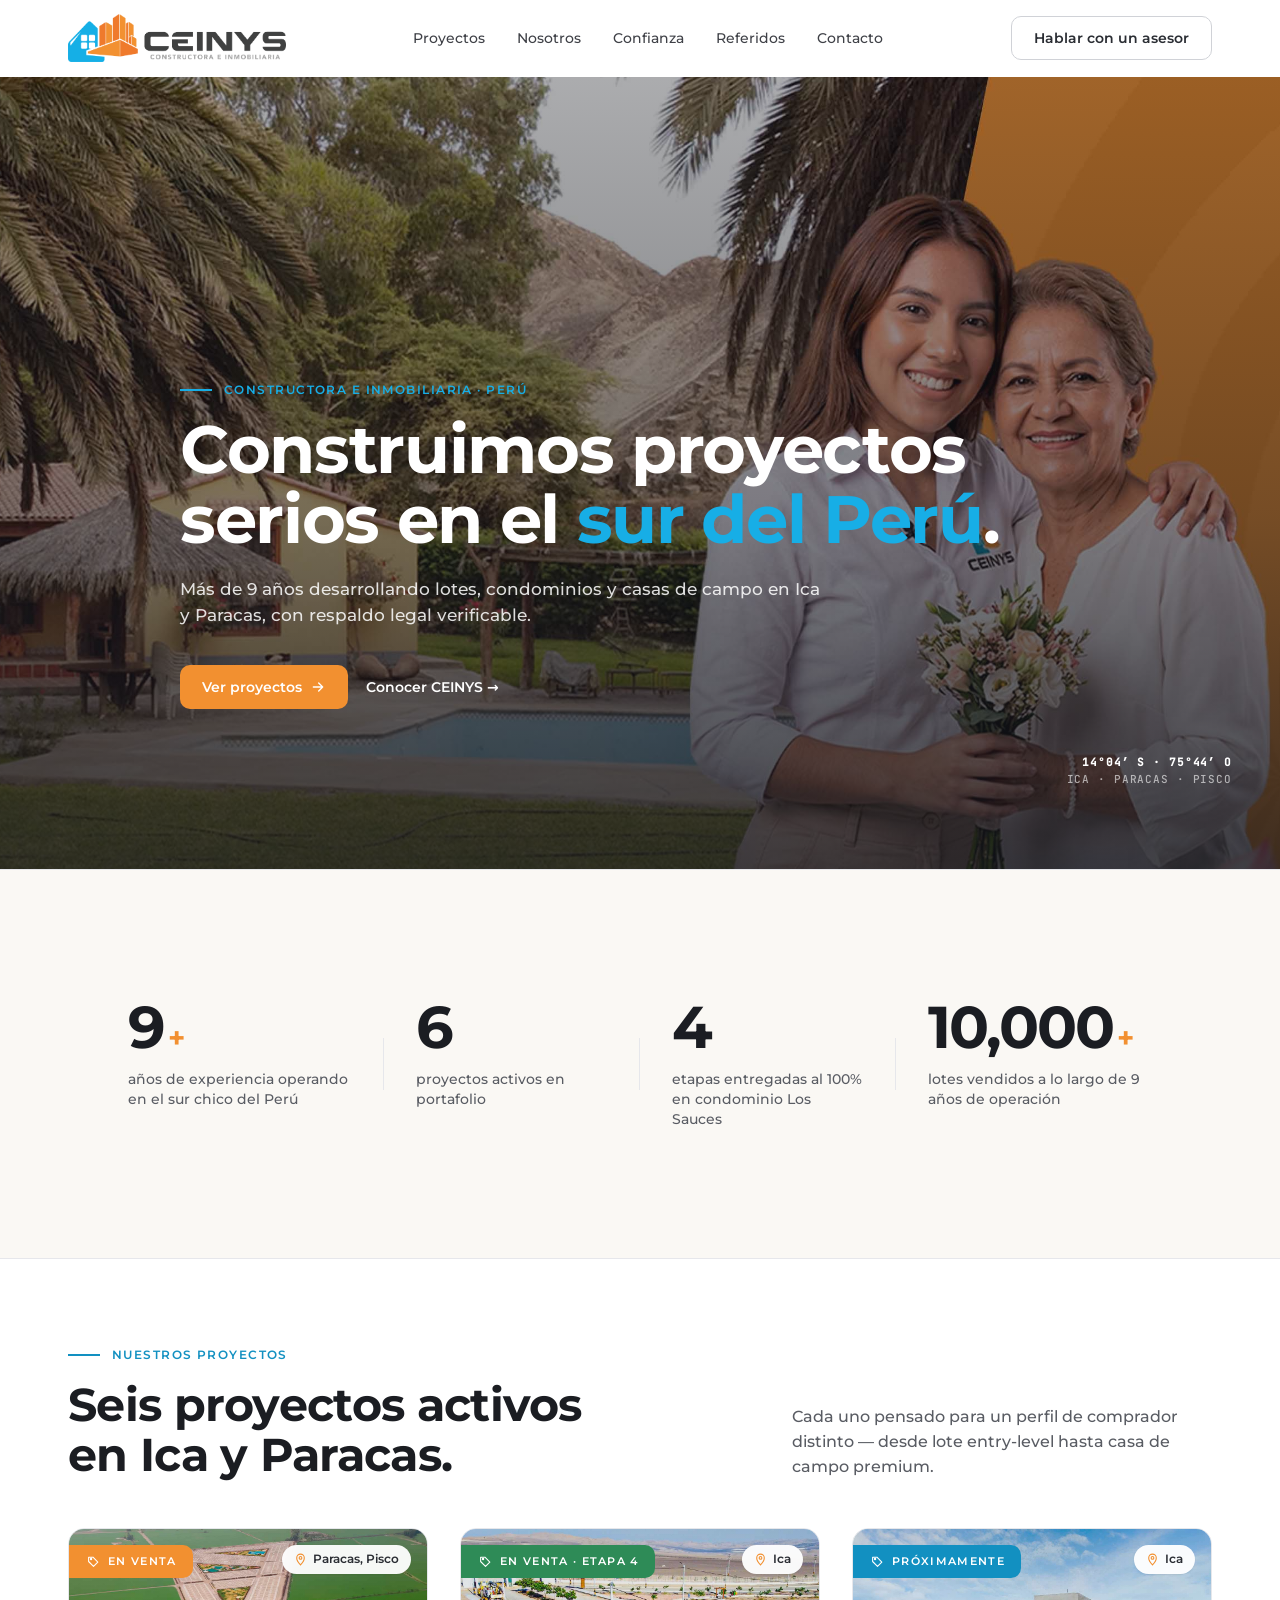
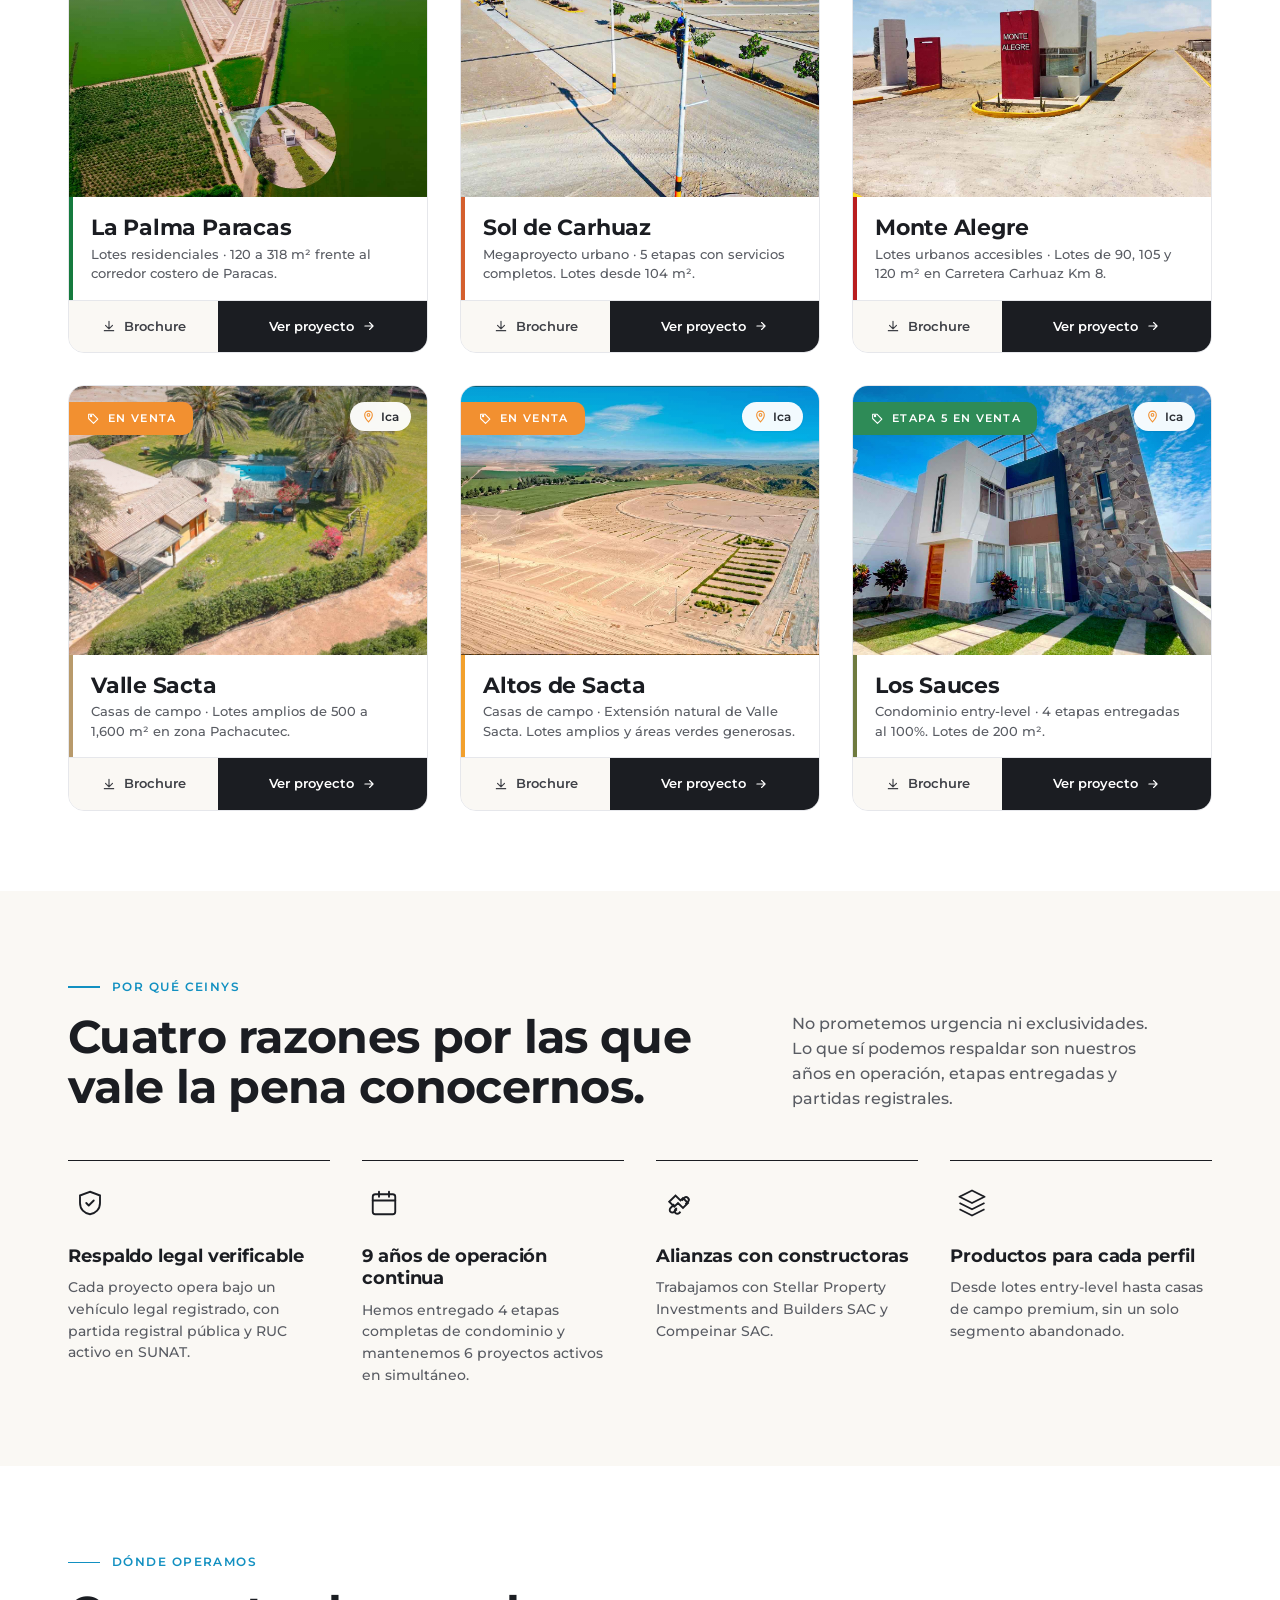
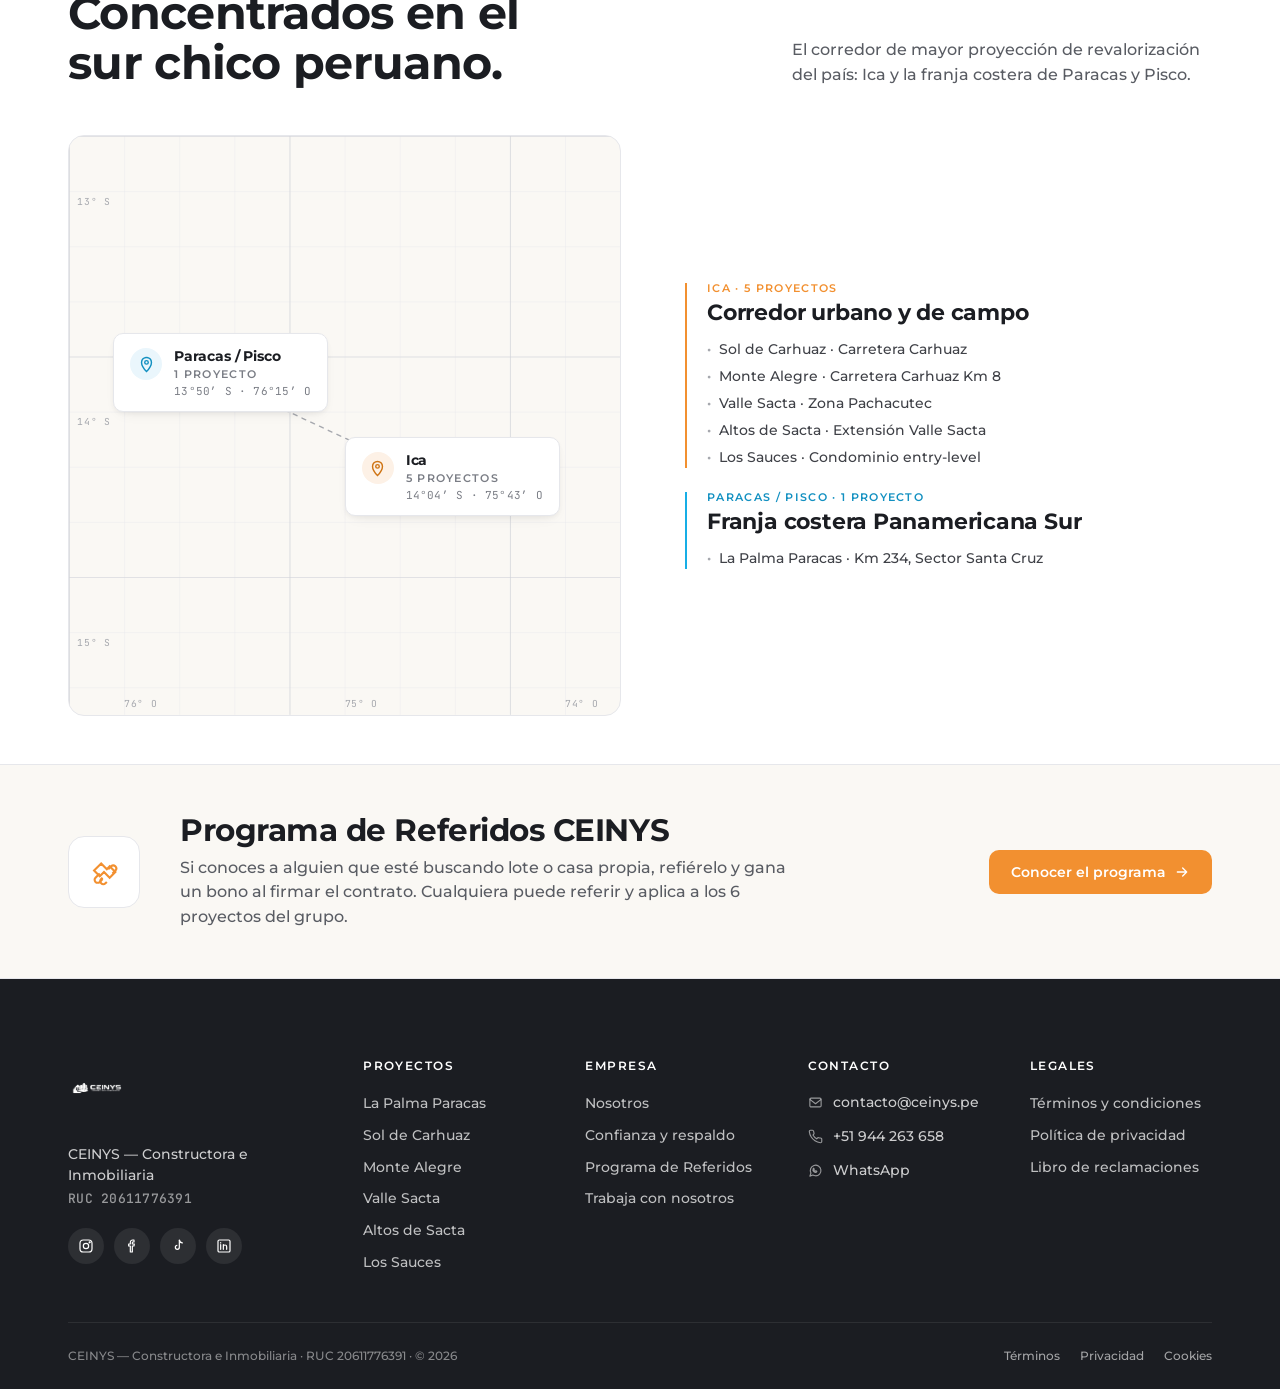
==== index.html @ c3d06308 "v3" ====
﻿<!DOCTYPE html>
<html lang="es"><head>
<script>
window.__resources = {
  photoLaPalma: './images/photoLaPalma2.jpg',
  photoSolCarhuaz: './images/photoSolCarhuaz2.jpg',
  photoAltosSacta: './images/photoAltosSacta2.jpg',
  photoMonteAlegre: './images/photoMonteAlegre2.jpg',
  photoLosSauces: './images/photoLosSauces2.jpg',
  photoValleSacta: './images/photoValleSacta2.jpg',
  logoCeinys: './images/logoCeinys2.png',
  logoCeinysWhite: './images/logoCeinysWhite.png'
};
</script>

<meta charset="utf-8">
<meta name="viewport" content="width=device-width, initial-scale=1">
<title>CEINYS · Constructora e Inmobiliaria · Ica y Paracas</title>
<meta name="description" content="Constructora e inmobiliaria peruana con 9+ años de operación en el sur chico del Perú. Seis proyectos activos en Ica y Paracas, con respaldo legal verificable.">
<style>
@font-face {
  font-family: 'JetBrains Mono';
  font-style: normal;
  font-weight: 400;
  font-display: swap;
  src: url("./fonts/font-3.woff2") format('woff2');
  unicode-range: U+0460-052F, U+1C80-1C8A, U+20B4, U+2DE0-2DFF, U+A640-A69F, U+FE2E-FE2F;
}
/* cyrillic */
@font-face {
  font-family: 'JetBrains Mono';
  font-style: normal;
  font-weight: 400;
  font-display: swap;
  src: url("./fonts/font-4.woff2") format('woff2');
  unicode-range: U+0301, U+0400-045F, U+0490-0491, U+04B0-04B1, U+2116;
}
/* greek */
@font-face {
  font-family: 'JetBrains Mono';
  font-style: normal;
  font-weight: 400;
  font-display: swap;
  src: url("./fonts/font-5.woff2") format('woff2');
  unicode-range: U+0370-0377, U+037A-037F, U+0384-038A, U+038C, U+038E-03A1, U+03A3-03FF;
}
/* vietnamese */
@font-face {
  font-family: 'JetBrains Mono';
  font-style: normal;
  font-weight: 400;
  font-display: swap;
  src: url("./fonts/font-6.woff2") format('woff2');
  unicode-range: U+0102-0103, U+0110-0111, U+0128-0129, U+0168-0169, U+01A0-01A1, U+01AF-01B0, U+0300-0301, U+0303-0304, U+0308-0309, U+0323, U+0329, U+1EA0-1EF9, U+20AB;
}
/* latin-ext */
@font-face {
  font-family: 'JetBrains Mono';
  font-style: normal;
  font-weight: 400;
  font-display: swap;
  src: url("./fonts/font-7.woff2") format('woff2');
  unicode-range: U+0100-02BA, U+02BD-02C5, U+02C7-02CC, U+02CE-02D7, U+02DD-02FF, U+0304, U+0308, U+0329, U+1D00-1DBF, U+1E00-1E9F, U+1EF2-1EFF, U+2020, U+20A0-20AB, U+20AD-20C0, U+2113, U+2C60-2C7F, U+A720-A7FF;
}
/* latin */
@font-face {
  font-family: 'JetBrains Mono';
  font-style: normal;
  font-weight: 400;
  font-display: swap;
  src: url("./fonts/font-8.woff2") format('woff2');
  unicode-range: U+0000-00FF, U+0131, U+0152-0153, U+02BB-02BC, U+02C6, U+02DA, U+02DC, U+0304, U+0308, U+0329, U+2000-206F, U+20AC, U+2122, U+2191, U+2193, U+2212, U+2215, U+FEFF, U+FFFD;
}
/* cyrillic-ext */
@font-face {
  font-family: 'JetBrains Mono';
  font-style: normal;
  font-weight: 500;
  font-display: swap;
  src: url("./fonts/font-3.woff2") format('woff2');
  unicode-range: U+0460-052F, U+1C80-1C8A, U+20B4, U+2DE0-2DFF, U+A640-A69F, U+FE2E-FE2F;
}
/* cyrillic */
@font-face {
  font-family: 'JetBrains Mono';
  font-style: normal;
  font-weight: 500;
  font-display: swap;
  src: url("./fonts/font-4.woff2") format('woff2');
  unicode-range: U+0301, U+0400-045F, U+0490-0491, U+04B0-04B1, U+2116;
}
/* greek */
@font-face {
  font-family: 'JetBrains Mono';
  font-style: normal;
  font-weight: 500;
  font-display: swap;
  src: url("./fonts/font-5.woff2") format('woff2');
  unicode-range: U+0370-0377, U+037A-037F, U+0384-038A, U+038C, U+038E-03A1, U+03A3-03FF;
}
/* vietnamese */
@font-face {
  font-family: 'JetBrains Mono';
  font-style: normal;
  font-weight: 500;
  font-display: swap;
  src: url("./fonts/font-6.woff2") format('woff2');
  unicode-range: U+0102-0103, U+0110-0111, U+0128-0129, U+0168-0169, U+01A0-01A1, U+01AF-01B0, U+0300-0301, U+0303-0304, U+0308-0309, U+0323, U+0329, U+1EA0-1EF9, U+20AB;
}
/* latin-ext */
@font-face {
  font-family: 'JetBrains Mono';
  font-style: normal;
  font-weight: 500;
  font-display: swap;
  src: url("./fonts/font-7.woff2") format('woff2');
  unicode-range: U+0100-02BA, U+02BD-02C5, U+02C7-02CC, U+02CE-02D7, U+02DD-02FF, U+0304, U+0308, U+0329, U+1D00-1DBF, U+1E00-1E9F, U+1EF2-1EFF, U+2020, U+20A0-20AB, U+20AD-20C0, U+2113, U+2C60-2C7F, U+A720-A7FF;
}
/* latin */
@font-face {
  font-family: 'JetBrains Mono';
  font-style: normal;
  font-weight: 500;
  font-display: swap;
  src: url("./fonts/font-8.woff2") format('woff2');
  unicode-range: U+0000-00FF, U+0131, U+0152-0153, U+02BB-02BC, U+02C6, U+02DA, U+02DC, U+0304, U+0308, U+0329, U+2000-206F, U+20AC, U+2122, U+2191, U+2193, U+2212, U+2215, U+FEFF, U+FFFD;
}
/* cyrillic-ext */
@font-face {
  font-family: 'Montserrat';
  font-style: normal;
  font-weight: 500;
  font-display: swap;
  src: url("./fonts/font-9.woff2") format('woff2');
  unicode-range: U+0460-052F, U+1C80-1C8A, U+20B4, U+2DE0-2DFF, U+A640-A69F, U+FE2E-FE2F;
}
/* cyrillic */
@font-face {
  font-family: 'Montserrat';
  font-style: normal;
  font-weight: 500;
  font-display: swap;
  src: url("./fonts/font-10.woff2") format('woff2');
  unicode-range: U+0301, U+0400-045F, U+0490-0491, U+04B0-04B1, U+2116;
}
/* vietnamese */
@font-face {
  font-family: 'Montserrat';
  font-style: normal;
  font-weight: 500;
  font-display: swap;
  src: url("./fonts/font-11.woff2") format('woff2');
  unicode-range: U+0102-0103, U+0110-0111, U+0128-0129, U+0168-0169, U+01A0-01A1, U+01AF-01B0, U+0300-0301, U+0303-0304, U+0308-0309, U+0323, U+0329, U+1EA0-1EF9, U+20AB;
}
/* latin-ext */
@font-face {
  font-family: 'Montserrat';
  font-style: normal;
  font-weight: 500;
  font-display: swap;
  src: url("./fonts/font-12.woff2") format('woff2');
  unicode-range: U+0100-02BA, U+02BD-02C5, U+02C7-02CC, U+02CE-02D7, U+02DD-02FF, U+0304, U+0308, U+0329, U+1D00-1DBF, U+1E00-1E9F, U+1EF2-1EFF, U+2020, U+20A0-20AB, U+20AD-20C0, U+2113, U+2C60-2C7F, U+A720-A7FF;
}
/* latin */
@font-face {
  font-family: 'Montserrat';
  font-style: normal;
  font-weight: 500;
  font-display: swap;
  src: url("./fonts/font-13.woff2") format('woff2');
  unicode-range: U+0000-00FF, U+0131, U+0152-0153, U+02BB-02BC, U+02C6, U+02DA, U+02DC, U+0304, U+0308, U+0329, U+2000-206F, U+20AC, U+2122, U+2191, U+2193, U+2212, U+2215, U+FEFF, U+FFFD;
}
/* cyrillic-ext */
@font-face {
  font-family: 'Montserrat';
  font-style: normal;
  font-weight: 600;
  font-display: swap;
  src: url("./fonts/font-9.woff2") format('woff2');
  unicode-range: U+0460-052F, U+1C80-1C8A, U+20B4, U+2DE0-2DFF, U+A640-A69F, U+FE2E-FE2F;
}
/* cyrillic */
@font-face {
  font-family: 'Montserrat';
  font-style: normal;
  font-weight: 600;
  font-display: swap;
  src: url("./fonts/font-10.woff2") format('woff2');
  unicode-range: U+0301, U+0400-045F, U+0490-0491, U+04B0-04B1, U+2116;
}
/* vietnamese */
@font-face {
  font-family: 'Montserrat';
  font-style: normal;
  font-weight: 600;
  font-display: swap;
  src: url("./fonts/font-11.woff2") format('woff2');
  unicode-range: U+0102-0103, U+0110-0111, U+0128-0129, U+0168-0169, U+01A0-01A1, U+01AF-01B0, U+0300-0301, U+0303-0304, U+0308-0309, U+0323, U+0329, U+1EA0-1EF9, U+20AB;
}
/* latin-ext */
@font-face {
  font-family: 'Montserrat';
  font-style: normal;
  font-weight: 600;
  font-display: swap;
  src: url("./fonts/font-12.woff2") format('woff2');
  unicode-range: U+0100-02BA, U+02BD-02C5, U+02C7-02CC, U+02CE-02D7, U+02DD-02FF, U+0304, U+0308, U+0329, U+1D00-1DBF, U+1E00-1E9F, U+1EF2-1EFF, U+2020, U+20A0-20AB, U+20AD-20C0, U+2113, U+2C60-2C7F, U+A720-A7FF;
}
/* latin */
@font-face {
  font-family: 'Montserrat';
  font-style: normal;
  font-weight: 600;
  font-display: swap;
  src: url("./fonts/font-13.woff2") format('woff2');
  unicode-range: U+0000-00FF, U+0131, U+0152-0153, U+02BB-02BC, U+02C6, U+02DA, U+02DC, U+0304, U+0308, U+0329, U+2000-206F, U+20AC, U+2122, U+2191, U+2193, U+2212, U+2215, U+FEFF, U+FFFD;
}
/* cyrillic-ext */
@font-face {
  font-family: 'Montserrat';
  font-style: normal;
  font-weight: 700;
  font-display: swap;
  src: url("./fonts/font-9.woff2") format('woff2');
  unicode-range: U+0460-052F, U+1C80-1C8A, U+20B4, U+2DE0-2DFF, U+A640-A69F, U+FE2E-FE2F;
}
/* cyrillic */
@font-face {
  font-family: 'Montserrat';
  font-style: normal;
  font-weight: 700;
  font-display: swap;
  src: url("./fonts/font-10.woff2") format('woff2');
  unicode-range: U+0301, U+0400-045F, U+0490-0491, U+04B0-04B1, U+2116;
}
/* vietnamese */
@font-face {
  font-family: 'Montserrat';
  font-style: normal;
  font-weight: 700;
  font-display: swap;
  src: url("./fonts/font-11.woff2") format('woff2');
  unicode-range: U+0102-0103, U+0110-0111, U+0128-0129, U+0168-0169, U+01A0-01A1, U+01AF-01B0, U+0300-0301, U+0303-0304, U+0308-0309, U+0323, U+0329, U+1EA0-1EF9, U+20AB;
}
/* latin-ext */
@font-face {
  font-family: 'Montserrat';
  font-style: normal;
  font-weight: 700;
  font-display: swap;
  src: url("./fonts/font-12.woff2") format('woff2');
  unicode-range: U+0100-02BA, U+02BD-02C5, U+02C7-02CC, U+02CE-02D7, U+02DD-02FF, U+0304, U+0308, U+0329, U+1D00-1DBF, U+1E00-1E9F, U+1EF2-1EFF, U+2020, U+20A0-20AB, U+20AD-20C0, U+2113, U+2C60-2C7F, U+A720-A7FF;
}
/* latin */
@font-face {
  font-family: 'Montserrat';
  font-style: normal;
  font-weight: 700;
  font-display: swap;
  src: url("./fonts/font-13.woff2") format('woff2');
  unicode-range: U+0000-00FF, U+0131, U+0152-0153, U+02BB-02BC, U+02C6, U+02DA, U+02DC, U+0304, U+0308, U+0329, U+2000-206F, U+20AC, U+2122, U+2191, U+2193, U+2212, U+2215, U+FEFF, U+FFFD;
}
/* cyrillic */
@font-face {
  font-family: 'Playfair Display';
  font-style: normal;
  font-weight: 600;
  font-display: swap;
  src: url("./fonts/font-14.woff2") format('woff2');
  unicode-range: U+0301, U+0400-045F, U+0490-0491, U+04B0-04B1, U+2116;
}
/* vietnamese */
@font-face {
  font-family: 'Playfair Display';
  font-style: normal;
  font-weight: 600;
  font-display: swap;
  src: url("./fonts/font-15.woff2") format('woff2');
  unicode-range: U+0102-0103, U+0110-0111, U+0128-0129, U+0168-0169, U+01A0-01A1, U+01AF-01B0, U+0300-0301, U+0303-0304, U+0308-0309, U+0323, U+0329, U+1EA0-1EF9, U+20AB;
}
/* latin-ext */
@font-face {
  font-family: 'Playfair Display';
  font-style: normal;
  font-weight: 600;
  font-display: swap;
  src: url("./fonts/font-16.woff2") format('woff2');
  unicode-range: U+0100-02BA, U+02BD-02C5, U+02C7-02CC, U+02CE-02D7, U+02DD-02FF, U+0304, U+0308, U+0329, U+1D00-1DBF, U+1E00-1E9F, U+1EF2-1EFF, U+2020, U+20A0-20AB, U+20AD-20C0, U+2113, U+2C60-2C7F, U+A720-A7FF;
}
/* latin */
@font-face {
  font-family: 'Playfair Display';
  font-style: normal;
  font-weight: 600;
  font-display: swap;
  src: url("./fonts/font-17.woff2") format('woff2');
  unicode-range: U+0000-00FF, U+0131, U+0152-0153, U+02BB-02BC, U+02C6, U+02DA, U+02DC, U+0304, U+0308, U+0329, U+2000-206F, U+20AC, U+2122, U+2191, U+2193, U+2212, U+2215, U+FEFF, U+FFFD;
}
/* cyrillic */
@font-face {
  font-family: 'Playfair Display';
  font-style: normal;
  font-weight: 700;
  font-display: swap;
  src: url("./fonts/font-14.woff2") format('woff2');
  unicode-range: U+0301, U+0400-045F, U+0490-0491, U+04B0-04B1, U+2116;
}
/* vietnamese */
@font-face {
  font-family: 'Playfair Display';
  font-style: normal;
  font-weight: 700;
  font-display: swap;
  src: url("./fonts/font-15.woff2") format('woff2');
  unicode-range: U+0102-0103, U+0110-0111, U+0128-0129, U+0168-0169, U+01A0-01A1, U+01AF-01B0, U+0300-0301, U+0303-0304, U+0308-0309, U+0323, U+0329, U+1EA0-1EF9, U+20AB;
}
/* latin-ext */
@font-face {
  font-family: 'Playfair Display';
  font-style: normal;
  font-weight: 700;
  font-display: swap;
  src: url("./fonts/font-16.woff2") format('woff2');
  unicode-range: U+0100-02BA, U+02BD-02C5, U+02C7-02CC, U+02CE-02D7, U+02DD-02FF, U+0304, U+0308, U+0329, U+1D00-1DBF, U+1E00-1E9F, U+1EF2-1EFF, U+2020, U+20A0-20AB, U+20AD-20C0, U+2113, U+2C60-2C7F, U+A720-A7FF;
}
/* latin */
@font-face {
  font-family: 'Playfair Display';
  font-style: normal;
  font-weight: 700;
  font-display: swap;
  src: url("./fonts/font-17.woff2") format('woff2');
  unicode-range: U+0000-00FF, U+0131, U+0152-0153, U+02BB-02BC, U+02C6, U+02DA, U+02DC, U+0304, U+0308, U+0329, U+2000-206F, U+20AC, U+2122, U+2191, U+2193, U+2212, U+2215, U+FEFF, U+FFFD;
}


:root {
  /* ====================================================
     CORPORATE PALETTE — CEINYS mother brand
     ==================================================== */

  /* Brand primaries (from logo) */
  --ceinys-cian-500: #17AEE6;        /* logo house */
  --ceinys-cian-600: #1290C1;
  --ceinys-cian-700: #0E708F;
  --ceinys-cian-100: #CFE9F7;
  --ceinys-cian-050: #EAF6FC;

  --ceinys-naranja-500: #F29030;     /* logo buildings */
  --ceinys-naranja-600: #CF7414;
  --ceinys-naranja-700: #9F580A;
  --ceinys-naranja-100: #FADCBB;
  --ceinys-naranja-050: #FDF1E6;

  /* Grafito — the dominant ink, NOT the accents */
  --grafito-900: #1B1D22;            /* darkest, headlines */
  --grafito-800: #2A2D33;            /* body emphasis */
  --grafito-700: #3F4147;            /* logo wordmark color */
  --grafito-600: #595C63;            /* secondary text */
  --grafito-500: #7A7D85;            /* meta / labels */
  --grafito-400: #A6A8AE;            /* placeholders */
  --grafito-300: #D0D2D7;            /* dividers */
  --grafito-200: #E6E7EB;            /* borders */
  --grafito-100: #F2F3F5;            /* surfaces */
  --grafito-050: #F8F9FA;            /* page bg alt */

  --paper: #FFFFFF;
  --bone:  #FAF8F4;                  /* warm off-white — institutional warmth */

  /* Semantic */
  --color-success: #2E8B57;
  --color-warning: #C8810D;
  --color-danger:  #B23A2F;
  --color-info:    var(--ceinys-cian-600);

  /* Foreground / background semantic vars */
  --fg-1: var(--grafito-900);
  --fg-2: var(--grafito-700);
  --fg-3: var(--grafito-500);
  --fg-inverse: #FFFFFF;

  --bg-1: var(--paper);
  --bg-2: var(--bone);
  --bg-3: var(--grafito-100);
  --bg-ink: var(--grafito-900);

  --border-soft: var(--grafito-200);
  --border-strong: var(--grafito-300);

  /* Accent semantics — restrained corporate use */
  --accent-primary: var(--ceinys-cian-600);   /* links, focus, primary CTA underline */
  --accent-action:  var(--ceinys-naranja-500);/* CTAs only */
  --accent-action-hover: var(--ceinys-naranja-600);

  /* ====================================================
     TYPE
     ==================================================== */
  --font-display: 'Montserrat', system-ui, sans-serif;            /* wordmark, eyebrow, headlines (weight 800) */
  --font-sans:    'Montserrat', system-ui, -apple-system, 'Segoe UI', sans-serif;  /* body + UI (weight 400–600) */
  --font-serif:   'Playfair Display', Georgia, serif;             /* sub-brand only (Valle Sacta, Altos, Los Sauces) */
  --font-mono:    'JetBrains Mono', ui-monospace, monospace;      /* RUC, partidas, technical */

  /* Type scale (rem on 16px) — generous for institutional voice */
  --fs-display:   clamp(2.75rem, 5vw, 4.5rem);    /* 44–72 */
  --fs-h1:        clamp(2.25rem, 3.6vw, 3.25rem); /* 36–52 */
  --fs-h2:        clamp(1.75rem, 2.6vw, 2.25rem); /* 28–36 */
  --fs-h3:        1.5rem;     /* 24 */
  --fs-h4:        1.25rem;    /* 20 */
  --fs-h5:        1.0625rem;  /* 17 */
  --fs-body:      1rem;       /* 16 */
  --fs-small:     0.875rem;   /* 14 */
  --fs-meta:      0.75rem;    /* 12 — uppercase labels only */

  --lh-tight: 1.05;
  --lh-snug:  1.2;
  --lh-base:  1.55;
  --lh-loose: 1.7;

  --tracking-wide:   0.12em;   /* uppercase labels */
  --tracking-tight: -0.01em;   /* large display */

  /* ====================================================
     SPACING — 4pt grid
     ==================================================== */
  --space-1:  4px;
  --space-2:  8px;
  --space-3: 12px;
  --space-4: 16px;
  --space-5: 20px;
  --space-6: 24px;
  --space-7: 32px;
  --space-8: 40px;
  --space-9: 48px;
  --space-10: 64px;
  --space-11: 80px;
  --space-12: 96px;
  --space-13: 128px;

  /* Layout */
  --container-max: 1240px;
  --container-narrow: 880px;
  --gutter: clamp(20px, 4vw, 48px);

  /* ====================================================
     RADII, SHADOWS, BORDERS
     ==================================================== */
  --radius-xs: 4px;
  --radius-sm: 6px;
  --radius-md: 10px;
  --radius-lg: 16px;
  --radius-xl: 24px;
  --radius-pill: 999px;

  /* Restrained shadow system — institutional, never floaty */
  --shadow-1: 0 1px 2px rgba(20, 22, 28, 0.05), 0 1px 0 rgba(20, 22, 28, 0.02);
  --shadow-2: 0 6px 16px -8px rgba(20, 22, 28, 0.10), 0 2px 4px rgba(20, 22, 28, 0.04);
  --shadow-3: 0 16px 40px -16px rgba(20, 22, 28, 0.18), 0 4px 8px rgba(20, 22, 28, 0.04);
  --shadow-inset: inset 0 0 0 1px rgba(20, 22, 28, 0.06);

  /* Motion */
  --ease-out: cubic-bezier(0.22, 1, 0.36, 1);
  --ease-inout: cubic-bezier(0.65, 0, 0.35, 1);
  --dur-fast: 120ms;
  --dur-base: 200ms;
  --dur-slow: 380ms;
}

/* ============================================================
   SUB-BRAND TOKEN PACKS
   Apply to a wrapper to switch the page into a project palette.
   Usage: <section data-brand="la-palma">…</section>
   Each pack defines:
     --brand-primary, --brand-primary-soft, --brand-ink,
     --brand-accent, --brand-surface,
     --brand-font-display, --brand-font-body
   ============================================================ */

/* La Palma Paracas — costa, palmera, verde profundo
   NOTE: brief said "verde turquesa" but the supplied logo is a
   deep forest green. Using the actual logo color. */
[data-brand="la-palma"] {
  --brand-primary:      #157A3E;
  --brand-primary-soft: #E5F1EA;
  --brand-ink:          #0E3B22;
  --brand-accent:       #F0C24B;       /* warm sun */
  --brand-surface:      #F6F9F4;
  --brand-font-display: 'Montserrat', sans-serif;
  --brand-font-body:    'Montserrat', sans-serif;
}

/* Valle Sacta — campestre premium, blanco + dorado + caballo */
[data-brand="valle-sacta"] {
  --brand-primary:      #1B1B1B;
  --brand-primary-soft: #F4EFE3;
  --brand-ink:          #14110B;
  --brand-accent:       #B89A6B;       /* gold rule */
  --brand-surface:      #FAF7F0;
  --brand-font-display: 'Playfair Display', serif;
  --brand-font-body:    'Montserrat', sans-serif;
}

/* Altos de Sacta — multicolor, display gruesa, dinámico */
[data-brand="altos-sacta"] {
  --brand-primary:      #0E0E0E;       /* black wedge */
  --brand-primary-soft: #FFF6E0;
  --brand-ink:          #0E0E0E;
  --brand-accent:       #F2A02D;       /* orange — dominant */
  --brand-accent-2:     #3CB4E5;       /* sky blue */
  --brand-accent-3:     #7AB23A;       /* leaf green */
  --brand-surface:      #FFFCF5;
  --brand-font-display: 'Playfair Display', serif; /* matches logo */
  --brand-font-body:    'Montserrat', sans-serif;
}

/* Sol de Carhuaz — arena, sol, agua, manuscrita */
[data-brand="sol-carhuaz"] {
  --brand-primary:      #6B4127;       /* brown script */
  --brand-primary-soft: #F5E9DC;
  --brand-ink:          #3D2515;
  --brand-accent:       #D45F2E;       /* terracota sun */
  --brand-accent-2:     #62C6D6;       /* aqua */
  --brand-surface:      #FBF4EA;
  --brand-font-display: 'Caveat', 'Montserrat', cursive; /* substitute for the script */
  --brand-font-body:    'Montserrat', sans-serif;
}

/* Monte Alegre — rojo dominante + naranja, popular masivo */
[data-brand="monte-alegre"] {
  --brand-primary:      #B91E1F;
  --brand-primary-soft: #FCE5E3;
  --brand-ink:          #6E0F0F;
  --brand-accent:       #F2A02D;
  --brand-accent-2:     #F4D547;       /* yellow sun */
  --brand-surface:      #FFF6F2;
  --brand-font-display: 'Montserrat', sans-serif; /* matches logo wide sans */
  --brand-font-body:    'Montserrat', sans-serif;
}

/* Los Sauces — entry level, olivo + dorado */
[data-brand="los-sauces"] {
  --brand-primary:      #6F7B3F;       /* olive */
  --brand-primary-soft: #EFF1DF;
  --brand-ink:          #2C1A0E;       /* dark brown */
  --brand-accent:       #E2A93B;       /* tag color */
  --brand-surface:      #FAF8EF;
  --brand-font-display: 'Playfair Display', serif;
  --brand-font-body:    'Montserrat', sans-serif;
}

/* ============================================================
   ELEMENT-LEVEL SEMANTIC TYPOGRAPHY
   Default to the corporate (CEINYS) typography. Sub-branded
   sections override via .brand-headline if they want display
   to swap to their brand font.
   ============================================================ */

html, body {
  font-family: var(--font-sans);
  font-size: 16px;
  color: var(--fg-1);
  background: var(--bg-1);
  line-height: var(--lh-base);
  font-feature-settings: "ss01", "cv11";
  text-rendering: optimizeLegibility;
  -webkit-font-smoothing: antialiased;
}

.display, h1.display {
  font-family: var(--font-display);
  font-size: var(--fs-display);
  font-weight: 700;
  letter-spacing: var(--tracking-tight);
  line-height: var(--lh-tight);
  color: var(--fg-1);
}

h1, .h1 {
  font-family: var(--font-sans);
  font-size: var(--fs-h1);
  font-weight: 700;
  line-height: var(--lh-snug);
  letter-spacing: -0.01em;
  color: var(--fg-1);
  text-wrap: balance;
}
h2, .h2 {
  font-family: var(--font-sans);
  font-size: var(--fs-h2);
  font-weight: 700;
  line-height: var(--lh-snug);
  letter-spacing: -0.005em;
  color: var(--fg-1);
  text-wrap: balance;
}
h3, .h3 { font-size: var(--fs-h3); font-weight: 600; line-height: 1.3; color: var(--fg-1); }
h4, .h4 { font-size: var(--fs-h4); font-weight: 600; line-height: 1.35; color: var(--fg-1); }
h5, .h5 { font-size: var(--fs-h5); font-weight: 600; line-height: 1.4; color: var(--fg-1); }

p { font-size: var(--fs-body); line-height: var(--lh-base); color: var(--fg-2); text-wrap: pretty; }
p.lead { font-size: 1.125rem; line-height: 1.6; color: var(--fg-2); }
small, .small { font-size: var(--fs-small); color: var(--fg-3); }

.eyebrow {
  font-family: var(--font-display);
  font-size: var(--fs-meta);
  font-weight: 600;
  text-transform: uppercase;
  letter-spacing: var(--tracking-wide);
  color: var(--accent-primary);
}

.brand-headline {
  font-family: var(--brand-font-display, var(--font-sans));
  color: var(--brand-ink, var(--fg-1));
}

code, kbd, .mono {
  font-family: var(--font-mono);
  font-size: 0.9em;
  color: var(--fg-2);
}

a { color: var(--accent-primary); text-decoration: none; transition: color var(--dur-fast) var(--ease-out); }
a:hover { color: var(--ceinys-cian-700); text-decoration: underline; text-underline-offset: 3px; }

::selection { background: var(--ceinys-cian-100); color: var(--grafito-900); }

hr { border: 0; border-top: 1px solid var(--border-soft); margin: var(--space-7) 0; }


* { box-sizing: border-box; }
html { scroll-behavior: smooth; }
body { margin: 0; }

/* =====================================================
   LAYOUT PRIMITIVES
   ===================================================== */
.container { max-width: var(--container-max); margin: 0 auto; padding: 0 var(--gutter); }
.container-narrow { max-width: var(--container-narrow); margin: 0 auto; padding: 0 var(--gutter); }

section { padding: var(--space-11) 0; }
section.tight { padding: var(--space-9) 0; }
section.bone { background: var(--bone); }
section.paper { background: var(--paper); }
section.ink { background: var(--bg-ink); color: white; }
section.ink h1, section.ink h2, section.ink h3 { color: white; }
section.ink p { color: rgba(255,255,255,0.78); }

/* eyebrow with rule */
.eyebrow {
  display: inline-flex; align-items: center; gap: 12px;
  font-family: var(--font-display);
  font-size: var(--fs-meta); font-weight: 600;
  text-transform: uppercase; letter-spacing: var(--tracking-wide);
  color: var(--accent-primary);
  margin-bottom: var(--space-4);
}
.eyebrow::before { content: ''; width: 32px; height: 1.5px; background: currentColor; }
section.ink .eyebrow { color: var(--ceinys-cian-500); }

/* =====================================================
   BUTTONS
   ===================================================== */
.btn {
  font: 600 14px/1 var(--font-sans);
  padding: 14px 22px; border-radius: var(--radius-md);
  border: 0; cursor: pointer;
  display: inline-flex; align-items: center; gap: 8px;
  transition: all var(--dur-base) var(--ease-out);
  white-space: nowrap; text-decoration: none;
}
.btn svg { width: 16px; height: 16px; stroke-width: 2; }
.btn-primary { background: var(--accent-action); color: white; }
.btn-primary:hover { background: var(--accent-action-hover); transform: translateY(-1px); box-shadow: var(--shadow-2); color: white; text-decoration: none; }
.btn-secondary { background: var(--grafito-900); color: white; }
.btn-secondary:hover { background: var(--grafito-800); transform: translateY(-1px); color: white; text-decoration: none; }
.btn-ghost { background: transparent; color: var(--grafito-800); border: 1px solid var(--grafito-300); }
.btn-ghost:hover { background: var(--grafito-100); border-color: var(--grafito-400); color: var(--grafito-900); text-decoration: none; }
.btn-ghost-light { background: transparent; color: white; border: 1px solid rgba(255,255,255,0.55); }
.btn-ghost-light:hover { background: rgba(255,255,255,0.10); border-color: white; color: white; text-decoration: none; }
.btn-link {
  background: transparent; color: var(--ceinys-cian-600);
  padding: 0; font: 600 14px/1 var(--font-sans);
  border: 0; cursor: pointer; display: inline-flex; align-items: center; gap: 6px;
}
.btn-link:hover { color: var(--ceinys-cian-700); text-decoration: underline; text-underline-offset: 4px; }

/* =====================================================
   HEADER — sticky, blur, mobile hamburger
   ===================================================== */
.header {
  position: sticky; top: 0; z-index: 50;
  background: rgba(255,255,255,0.92);
  backdrop-filter: blur(12px) saturate(120%);
  -webkit-backdrop-filter: blur(12px) saturate(120%);
  border-bottom: 1px solid transparent;
  transition: border-color var(--dur-base) var(--ease-out), box-shadow var(--dur-base) var(--ease-out);
}
.header.scrolled { border-bottom-color: var(--border-soft); box-shadow: var(--shadow-1); }
.header-inner { display: flex; align-items: center; justify-content: space-between; height: 76px; gap: 24px; }
.header-logo { display: flex; align-items: center; cursor: pointer; }
.header-logo img { height: 48px; display: block; }
.header-nav { display: flex; gap: 32px; }
.header-nav a {
  font: 500 14px/1 var(--font-sans); color: var(--grafito-700);
  cursor: pointer; padding: 8px 0; position: relative;
  text-decoration: none;
}
.header-nav a::after {
  content: ''; position: absolute; left: 0; right: 100%; bottom: 0;
  height: 2px; background: var(--ceinys-cian-500); border-radius: 1px;
  transition: right var(--dur-base) var(--ease-out);
}
.header-nav a:hover { color: var(--grafito-900); text-decoration: none; }
.header-nav a:hover::after { right: 0; }
.header-burger {
  display: none; background: transparent; border: 0; padding: 8px;
  cursor: pointer; color: var(--grafito-900);
}
.header-burger svg { width: 28px; height: 28px; stroke-width: 1.5; }

@media (max-width: 960px) {
  .header-nav, .header-cta-desktop { display: none; }
  .header-burger { display: flex; }
}

/* Mobile fullscreen overlay (Albamar reference, grafito instead of azul) */
.mobile-overlay {
  position: fixed; inset: 0; z-index: 100;
  background: var(--grafito-900);
  display: flex; flex-direction: column;
  opacity: 0; pointer-events: none;
  transition: opacity var(--dur-slow) var(--ease-out);
}
.mobile-overlay.open { opacity: 1; pointer-events: auto; }
.mobile-overlay-head {
  display: flex; justify-content: space-between; align-items: center;
  padding: 22px var(--gutter); height: 76px;
}
.mobile-overlay-head img { height: 38px; filter: brightness(0) invert(1); }
.mobile-overlay-close {
  background: transparent; border: 0; color: white; cursor: pointer; padding: 8px;
}
.mobile-overlay-close svg { width: 28px; height: 28px; stroke-width: 1.5; }
.mobile-overlay-nav {
  flex: 1; display: flex; flex-direction: column; justify-content: center; align-items: center;
  gap: 28px; padding: 40px var(--gutter);
}
.mobile-overlay-nav a {
  font: 600 28px/1.1 var(--font-sans); color: white; text-decoration: none;
  letter-spacing: -0.005em;
  opacity: 0; transform: translateY(12px);
  transition: opacity 380ms var(--ease-out), transform 380ms var(--ease-out), color 160ms var(--ease-out);
}
.mobile-overlay.open .mobile-overlay-nav a { opacity: 1; transform: translateY(0); }
.mobile-overlay-nav a:hover { color: var(--ceinys-cian-500); }
.mobile-overlay-foot {
  padding: 24px var(--gutter) 40px;
  display: flex; flex-direction: column; align-items: center; gap: 24px;
  border-top: 1px solid rgba(255,255,255,0.08);
}
.mobile-overlay-foot .btn-ghost-light { width: 100%; max-width: 320px; justify-content: center; padding: 16px 22px; }
.mobile-overlay-social { display: flex; gap: 12px; }
.mobile-overlay-social a {
  width: 40px; height: 40px; border-radius: 999px;
  background: rgba(255,255,255,0.08); display: flex; align-items: center; justify-content: center;
  color: white; transition: background var(--dur-fast) var(--ease-out);
}
.mobile-overlay-social a:hover { background: rgba(255,255,255,0.18); }
.mobile-overlay-social svg { width: 18px; height: 18px; }

/* =====================================================
   HERO
   ===================================================== */
.hero {
  position: relative; min-height: 88vh; max-height: 820px;
  display: flex; align-items: flex-end;
  color: white;
  overflow: hidden;
  background: var(--grafito-900);
}
.hero-bg {
  position: absolute; inset: 0;
  background-image: url("./images/heroBackground2.jpg");
  background-size: cover; background-position: center;
  transform: scale(1.04);
}
.hero-bg::after {
  content: ''; position: absolute; inset: 0;
  background: linear-gradient(180deg, rgba(20,22,28,0.35) 0%, rgba(20,22,28,0.55) 55%, rgba(20,22,28,0.82) 100%);
}
.hero-inner {
  position: relative; z-index: 2;
  padding: 0 0 var(--space-11);
  max-width: 920px;
}
.hero .eyebrow { color: var(--ceinys-cian-500); }
.hero h1 {
  font-family: var(--font-display);
  font-size: clamp(2.5rem, 5.2vw, 4.5rem);
  font-weight: 800; line-height: 1.04;
  letter-spacing: -0.02em;
  color: white; margin: 0 0 22px;
  text-wrap: balance;
}
.hero h1 em { font-style: normal; color: var(--ceinys-cian-500); }
.hero .lead {
  font-size: clamp(1rem, 1.3vw, 1.18rem);
  line-height: 1.6; color: rgba(255,255,255,0.85);
  max-width: 640px; margin: 0 0 36px;
}
.hero-ctas { display: flex; align-items: center; gap: 18px; flex-wrap: wrap; }
.hero-meta {
  position: absolute; right: var(--gutter); bottom: var(--space-11); z-index: 2;
  font: 500 11px/1.6 var(--font-mono);
  color: rgba(255,255,255,0.6); text-align: right;
  text-transform: uppercase; letter-spacing: 0.08em;
}
.hero-meta strong { color: white; font-weight: 600; }
@media (max-width: 720px) {
  .hero { min-height: 78vh; align-items: flex-end; }
  .hero-meta { display: none; }
}

/* =====================================================
   STATS BANDA
   ===================================================== */
.stats-banda {
  background: var(--bone);
  border-top: 1px solid var(--border-soft);
  border-bottom: 1px solid var(--border-soft);
}
.stats-banda .container {
  display: grid;
  grid-template-columns: repeat(4, 1fr);
  padding-top: var(--space-9); padding-bottom: var(--space-9);
  gap: 0;
  max-width: 1120px;
}
.stat {
  position: relative;
  padding: 0 var(--space-7);
}
.stat:not(:last-child)::after {
  content: '';
  position: absolute;
  right: 0; top: 30%; bottom: 30%;
  width: 1px;
  background: var(--grafito-200);
}
.stat:first-child { padding-left: 0; }
.stat:last-child  { padding-right: 0; }
.stat-num {
  font-family: var(--font-display);
  font-size: clamp(2.5rem, 4.6vw, 4rem);
  font-weight: 800; line-height: 1;
  color: var(--grafito-900);
  letter-spacing: -0.03em;
  display: flex; align-items: baseline; gap: 4px;
}
.stat-num .unit {
  font-size: 0.5em; font-weight: 700; color: var(--accent-action);
  letter-spacing: 0;
}
.stat-lbl {
  font: 500 14px/1.45 var(--font-sans);
  color: var(--grafito-600);
  margin-top: 12px; max-width: 220px;
}
@media (max-width: 860px) {
  .stats-banda .container { grid-template-columns: repeat(2, 1fr); row-gap: var(--space-7); }
  .stat { padding: 0 var(--space-5); }
  .stat:not(:last-child)::after { display: none; }
  .stat:nth-child(odd)::after {
    content: ''; position: absolute; right: 0; top: 30%; bottom: 30%;
    width: 1px; background: var(--grafito-200); display: block;
  }
}

/* =====================================================
   SECTION HEADER
   ===================================================== */
.sec-head {
  display: flex; justify-content: space-between; align-items: flex-end;
  gap: var(--space-8); margin-bottom: var(--space-9); flex-wrap: wrap;
}
.sec-head h2 {
  font-family: var(--font-display);
  font-size: clamp(2rem, 3.6vw, 3rem);
  font-weight: 800; letter-spacing: -0.015em; line-height: 1.08;
  margin: 0; max-width: 640px;
}
.sec-head p { max-width: 420px; margin: 0; color: var(--grafito-600); }

/* =====================================================
   PROJECT CARDS (adapted Los Portales structure)
   ===================================================== */
.cards-grid {
  display: grid; grid-template-columns: repeat(3, 1fr);
  gap: var(--space-7);
}
@media (max-width: 1080px) { .cards-grid { grid-template-columns: repeat(2, 1fr); } }
@media (max-width: 700px)  { .cards-grid { grid-template-columns: 1fr; } }

.pcard {
  background: white;
  border: 1px solid var(--border-soft);
  border-radius: var(--radius-lg);
  overflow: hidden;
  display: flex; flex-direction: column;
  transition: border-color var(--dur-base) var(--ease-out),
              box-shadow var(--dur-base) var(--ease-out),
              transform var(--dur-base) var(--ease-out);
}
.pcard:hover {
  border-color: var(--grafito-300);
  box-shadow: var(--shadow-2);
  transform: translateY(-2px);
}
.pcard:hover .pcard-img img { transform: scale(1.04); }

.pcard-media {
  position: relative;
  aspect-ratio: 4/3;
  overflow: hidden;
  background: var(--grafito-100);
}
.pcard-img { position: absolute; inset: 0; }
.pcard-img img {
  width: 100%; height: 100%; object-fit: cover;
  transition: transform 600ms var(--ease-out);
}
.pcard-img::after {
  content: ''; position: absolute; inset: 0;
  background: linear-gradient(180deg, rgba(20,22,28,0.18) 0%, rgba(20,22,28,0) 50%);
}

/* chip top-left — categoría */
.pcard-chip {
  position: absolute; top: 16px; left: 0;
  display: inline-flex; align-items: center; gap: 8px;
  padding: 10px 16px 10px 18px;
  background: var(--grafito-900); color: white;
  font: 600 11px/1 var(--font-display);
  text-transform: uppercase; letter-spacing: var(--tracking-wide);
  border-radius: 0 var(--radius-md) var(--radius-md) 0;
  z-index: 2;
}
.pcard-chip svg { width: 13px; height: 13px; stroke-width: 2; }
.pcard-chip[data-tone="venta"]    { background: var(--accent-action); }
.pcard-chip[data-tone="proximo"]  { background: var(--ceinys-cian-600); }
.pcard-chip[data-tone="etapa"]    { background: var(--color-success); }

/* pin top-right — ubicación */
.pcard-pin {
  position: absolute; top: 16px; right: 16px;
  display: inline-flex; align-items: center; gap: 6px;
  padding: 8px 12px;
  background: rgba(255,255,255,0.95);
  backdrop-filter: blur(6px);
  color: var(--grafito-800);
  font: 600 12px/1 var(--font-sans);
  border-radius: var(--radius-pill);
  z-index: 2;
  box-shadow: var(--shadow-1);
}
.pcard-pin svg { width: 13px; height: 13px; stroke-width: 2; color: var(--accent-action); }

/* name band */
.pcard-name {
  padding: 18px 22px 16px;
  border-bottom: 1px solid var(--border-soft);
  position: relative;
}
.pcard-name::before {
  content: ''; position: absolute; left: 0; top: 0; bottom: 0;
  width: 4px; background: var(--brand-accent, var(--ceinys-cian-500));
}
.pcard-name h3 {
  font-family: var(--font-sans);
  font-size: 22px; font-weight: 700; letter-spacing: -0.01em;
  line-height: 1.15; margin: 0 0 4px; color: var(--grafito-900);
}
.pcard-sub {
  font: 400 13px/1.5 var(--font-sans);
  color: var(--grafito-600); margin: 0;
}

/* actions bar — small secondary + main primary */
.pcard-actions {
  display: grid; grid-template-columns: 1fr 1.4fr;
}
.pcard-act {
  display: flex; align-items: center; justify-content: center; gap: 8px;
  padding: 18px 16px;
  font: 600 13px/1.2 var(--font-sans);
  cursor: pointer; border: 0; background: transparent;
  text-decoration: none; text-align: center;
  transition: background var(--dur-fast) var(--ease-out);
}
.pcard-act svg { width: 14px; height: 14px; stroke-width: 2; }
.pcard-act.secondary {
  color: var(--grafito-700);
  background: var(--bone);
}
.pcard-act.secondary:hover { background: var(--grafito-100); color: var(--grafito-900); }
.pcard-act.primary {
  background: var(--grafito-900); color: white;
}
.pcard-act.primary:hover { background: var(--grafito-800); }

/* sub-brand accent stripe colors via data-brand */
.pcard[data-brand="la-palma"] .pcard-name::before    { background: #157A3E; }
.pcard[data-brand="sol-carhuaz"] .pcard-name::before { background: #D45F2E; }
.pcard[data-brand="monte-alegre"] .pcard-name::before{ background: #B91E1F; }
.pcard[data-brand="valle-sacta"] .pcard-name::before { background: #B89A6B; }
.pcard[data-brand="altos-sacta"] .pcard-name::before { background: #F2A02D; }
.pcard[data-brand="los-sauces"] .pcard-name::before  { background: #6F7B3F; }

/* =====================================================
   POR QUÉ CEINYS — 4 pilares horizontales
   ===================================================== */
.pillars {
  display: grid; grid-template-columns: repeat(4, 1fr);
  gap: var(--space-7);
}
@media (max-width: 980px) { .pillars { grid-template-columns: repeat(2, 1fr); gap: var(--space-7); } }
@media (max-width: 560px) { .pillars { grid-template-columns: 1fr; } }

.pillar {
  padding-top: var(--space-5);
  border-top: 1.5px solid var(--grafito-900);
}
.pillar-icon {
  width: 44px; height: 44px;
  display: flex; align-items: center; justify-content: center;
  color: var(--grafito-900);
  margin-bottom: var(--space-5);
}
.pillar-icon svg { width: 30px; height: 30px; stroke-width: 1.5; }
.pillar h4 {
  font: 700 18px/1.25 var(--font-sans);
  color: var(--grafito-900);
  margin: 0 0 10px;
  letter-spacing: -0.005em;
}
.pillar p {
  font: 400 14px/1.55 var(--font-sans);
  color: var(--grafito-600); margin: 0;
}

/* =====================================================
   COBERTURA — mapa + lista
   ===================================================== */
.coverage {
  display: grid; grid-template-columns: 1.05fr 1fr;
  gap: var(--space-10); align-items: center;
}
@media (max-width: 900px) { .coverage { grid-template-columns: 1fr; gap: var(--space-9); } }

.map-wrap {
  position: relative;
  background: var(--bone);
  border: 1px solid var(--border-soft);
  border-radius: var(--radius-lg);
  overflow: hidden;
  aspect-ratio: 1 / 1.05;
}
.map-wrap .map-grid,
.map-wrap .map-connector {
  position: absolute; inset: 0;
  width: 100%; height: 100%;
  pointer-events: none;
}
.map-wrap .map-connector { z-index: 1; }

.map-zone-card {
  position: absolute; z-index: 2;
  display: flex; align-items: flex-start; gap: 12px;
  background: white;
  border: 1px solid var(--border-soft);
  border-radius: var(--radius-md);
  padding: 14px 16px;
  box-shadow: var(--shadow-2);
  min-width: 188px;
  transition: transform var(--dur-base) var(--ease-out), box-shadow var(--dur-base) var(--ease-out);
}
.map-zone-card:hover { transform: translateY(-1px); box-shadow: var(--shadow-3); }
.map-zone-icon {
  width: 32px; height: 32px; border-radius: 999px;
  display: flex; align-items: center; justify-content: center;
  flex-shrink: 0;
}
.map-zone-icon svg { width: 17px; height: 17px; stroke-width: 2; }
.map-zone-icon[data-tone="naranja"] { background: var(--ceinys-naranja-050); color: var(--ceinys-naranja-600); }
.map-zone-icon[data-tone="cian"]    { background: var(--ceinys-cian-050);    color: var(--ceinys-cian-600); }
.map-zone-name {
  font: 700 14px/1.2 var(--font-sans);
  color: var(--grafito-900);
  letter-spacing: -0.005em;
}
.map-zone-count {
  font: 600 11px/1 var(--font-display);
  text-transform: uppercase; letter-spacing: var(--tracking-wide);
  color: var(--grafito-500);
  margin-top: 4px;
}
.map-zone-coords {
  font: 400 11px/1 var(--font-mono);
  color: var(--grafito-500);
  margin-top: 6px;
  letter-spacing: 0.02em;
}

@media (max-width: 540px) {
  .map-wrap { aspect-ratio: 1 / 0.9; }
  .map-zone-card { min-width: 0; padding: 10px 12px; gap: 10px; }
  .map-zone-name { font-size: 13px; }
}

/* Tighten gap between Cobertura and Referidos */
.cobertura-sec { padding-bottom: var(--space-9); }

.coverage-list { display: flex; flex-direction: column; gap: var(--space-6); }
.coverage-zone {
  border-left: 2px solid var(--accent-action);
  padding-left: var(--space-5);
}
.coverage-zone .label {
  font: 600 11px/1 var(--font-display);
  text-transform: uppercase; letter-spacing: var(--tracking-wide);
  color: var(--accent-action); margin-bottom: 6px;
}
.coverage-zone h4 {
  font: 700 22px/1.15 var(--font-sans);
  letter-spacing: -0.01em;
  margin: 0 0 14px; color: var(--grafito-900);
}
.coverage-zone ul {
  list-style: none; margin: 0; padding: 0;
  display: flex; flex-direction: column; gap: 6px;
}
.coverage-zone li {
  font: 500 14px/1.5 var(--font-sans); color: var(--grafito-700);
  display: flex; align-items: center; gap: 8px;
}
.coverage-zone li::before {
  content: '·'; color: var(--grafito-400); font-weight: 700;
}

/* =====================================================
   REFERIDOS TEASER
   ===================================================== */
.referidos {
  background: var(--bone);
  border-top: 1px solid var(--border-soft);
  border-bottom: 1px solid var(--border-soft);
}
.referidos .container {
  display: grid;
  grid-template-columns: auto 1fr auto;
  gap: var(--space-8);
  align-items: center;
  padding-top: var(--space-9);
  padding-bottom: var(--space-9);
}
@media (max-width: 820px) {
  .referidos .container { grid-template-columns: 1fr; text-align: left; gap: var(--space-5); }
}
.referidos-icon {
  width: 72px; height: 72px;
  border-radius: var(--radius-lg);
  background: white;
  border: 1px solid var(--border-soft);
  display: flex; align-items: center; justify-content: center;
  color: var(--accent-action);
  flex-shrink: 0;
}
.referidos-icon svg { width: 34px; height: 34px; stroke-width: 1.5; }
.referidos-text h3 {
  font-family: var(--font-display);
  font-size: clamp(1.5rem, 2.4vw, 2rem); font-weight: 800;
  letter-spacing: -0.015em; line-height: 1.12;
  margin: 0 0 8px; color: var(--grafito-900);
}
.referidos-text p { margin: 0; max-width: 620px; color: var(--grafito-600); }

/* =====================================================
   FOOTER — adapted from Los Portales (grafito, no azul)
   ===================================================== */
.footer {
  background: var(--bg-ink);
  color: rgba(255,255,255,0.72);
  padding: var(--space-11) 0 var(--space-6);
  font-size: 14px;
}
.footer-grid {
  display: grid;
  grid-template-columns: 1.4fr 1fr 1fr 1fr 1fr;
  gap: var(--space-8);
  margin-bottom: var(--space-9);
}
@media (max-width: 980px) { .footer-grid { grid-template-columns: 1fr 1fr; row-gap: var(--space-8); } }
@media (max-width: 540px) { .footer-grid { grid-template-columns: 1fr; } }

.footer-brand img { height: 58px; margin-bottom: var(--space-5); filter: brightness(0) invert(1); }
.footer-brand .razon {
  font: 500 14px/1.5 var(--font-sans);
  color: rgba(255,255,255,0.78);
  margin: 0 0 4px;
}
.footer-brand .ruc {
  font: 500 13px/1.4 var(--font-mono);
  color: rgba(255,255,255,0.55);
  margin: 0 0 var(--space-5);
  letter-spacing: 0.02em;
}
.footer-social { display: flex; gap: 10px; }
.footer-social a {
  width: 36px; height: 36px; border-radius: 999px;
  background: rgba(255,255,255,0.08);
  display: flex; align-items: center; justify-content: center;
  color: white;
  transition: background var(--dur-fast) var(--ease-out);
}
.footer-social a:hover { background: rgba(255,255,255,0.18); text-decoration: none; }
.footer-social svg { width: 16px; height: 16px; stroke-width: 1.8; }

.footer h5 {
  color: white;
  font: 600 12px/1.2 var(--font-display);
  text-transform: uppercase; letter-spacing: var(--tracking-wide);
  margin: 0 0 var(--space-5);
}
.footer ul { list-style: none; margin: 0; padding: 0; display: flex; flex-direction: column; gap: 10px; }
.footer ul a {
  color: rgba(255,255,255,0.72);
  font: 400 14px/1.4 var(--font-sans);
  text-decoration: none;
  transition: color var(--dur-fast) var(--ease-out);
}
.footer ul a:hover { color: white; text-decoration: none; }

.footer .contact-item {
  display: flex; gap: 10px; align-items: flex-start;
  color: rgba(255,255,255,0.78);
  font: 400 14px/1.4 var(--font-sans);
}
.footer .contact-item svg {
  width: 15px; height: 15px; stroke-width: 1.8;
  color: rgba(255,255,255,0.55); margin-top: 2px; flex-shrink: 0;
}
.footer .contact-item a { color: inherit; text-decoration: none; }
.footer .contact-item a:hover { color: white; text-decoration: underline; text-underline-offset: 3px; }

.footer-bottom {
  border-top: 1px solid rgba(255,255,255,0.08);
  padding-top: var(--space-6);
  display: flex; justify-content: space-between; align-items: center;
  gap: var(--space-5); flex-wrap: wrap;
  font: 400 12px/1.5 var(--font-sans);
  color: rgba(255,255,255,0.48);
}
.footer-bottom .legal-links { display: flex; gap: 20px; }
.footer-bottom a { color: rgba(255,255,255,0.6); text-decoration: none; }
.footer-bottom a:hover { color: white; text-decoration: underline; text-underline-offset: 3px; }

/* =====================================================
   PAGE ENTRANCE
   ===================================================== */
@keyframes fadeUp { from { opacity: 0; transform: translateY(10px); } to { opacity: 1; transform: translateY(0); } }
.fade-in { animation: fadeUp 480ms var(--ease-out) both; }

/* Body lock when overlay open */
body.no-scroll { overflow: hidden; }
</style>

<!-- Logos referenced from JSX strings -->



<!-- Project photos referenced from data.js strings -->







<script src="./vendor/react.development.js"></script>
<script src="./vendor/react-dom.development.js"></script>
<script src="./vendor/babel.standalone.js"></script>



</head>
<body>
<div id="root"></div>
<script src="./js/data.js"></script>
<script type="text/babel" src="./js/app.jsx"></script>


</body></html>
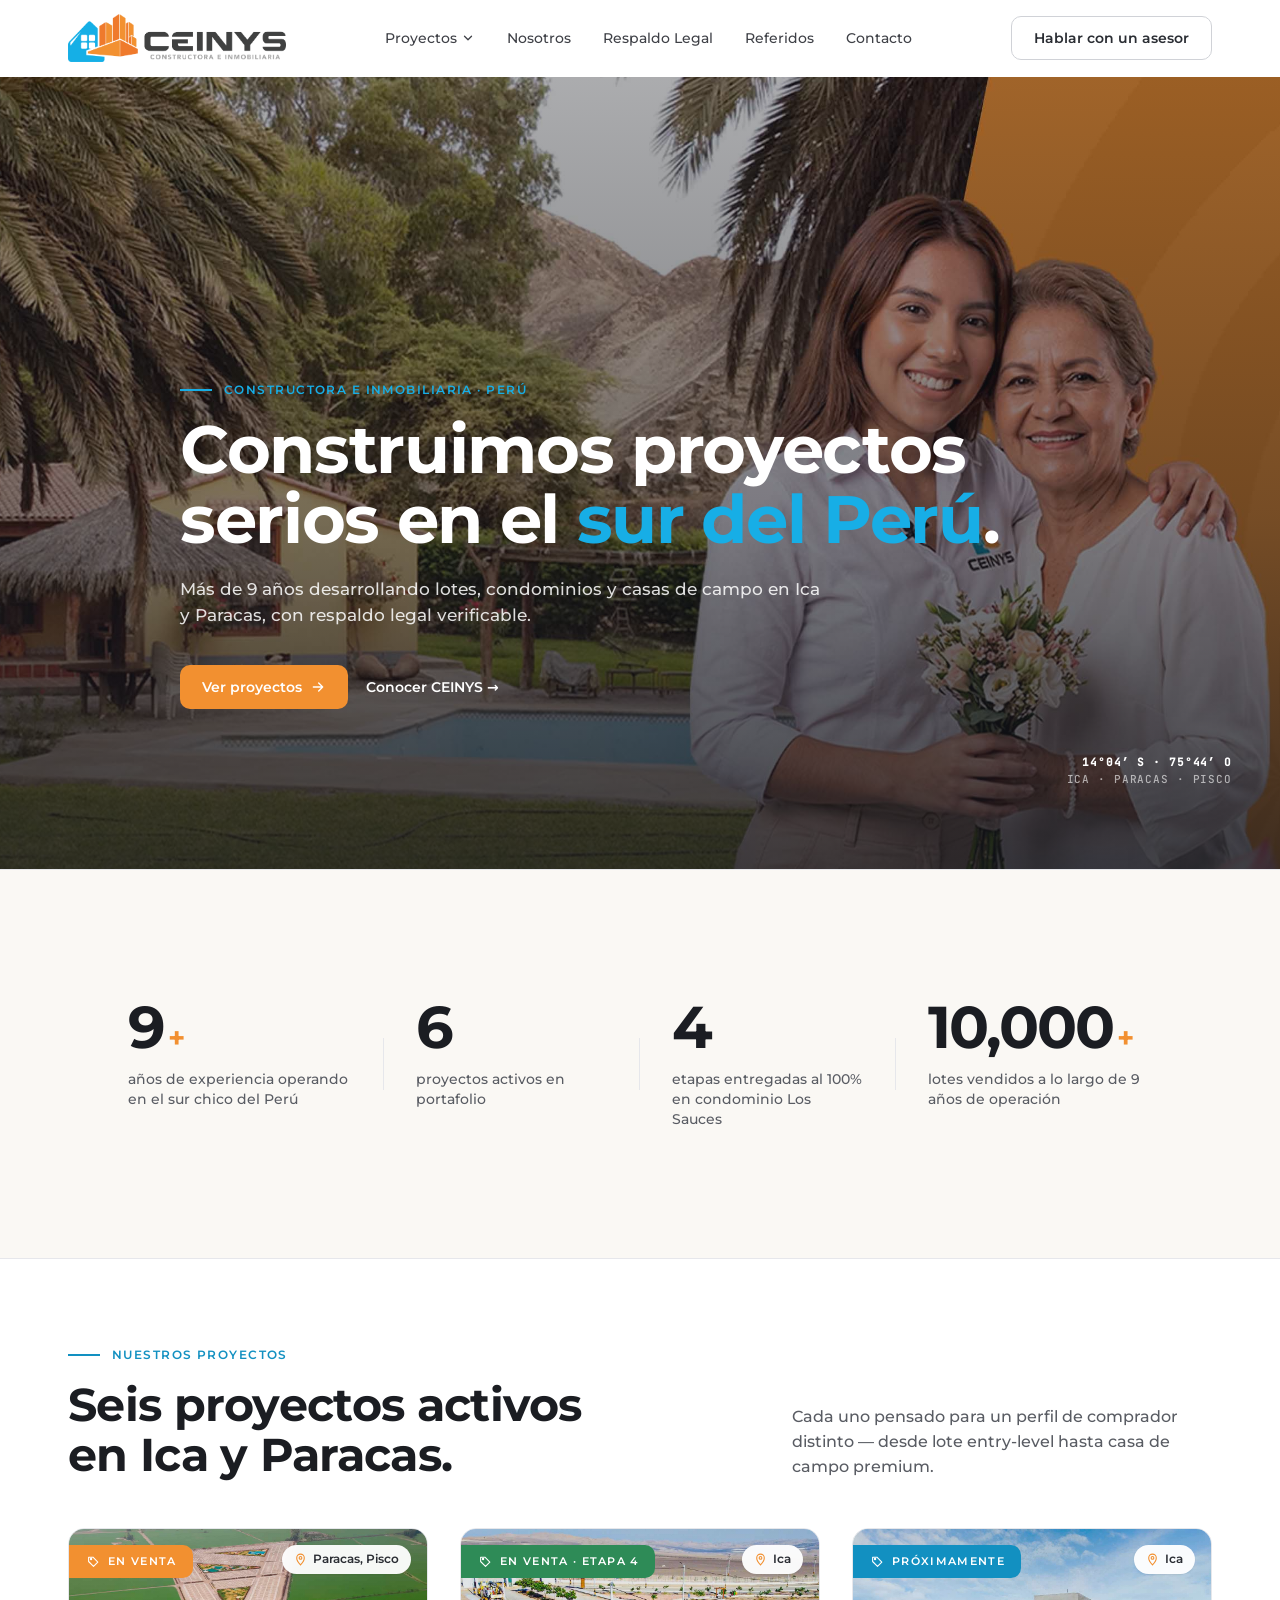
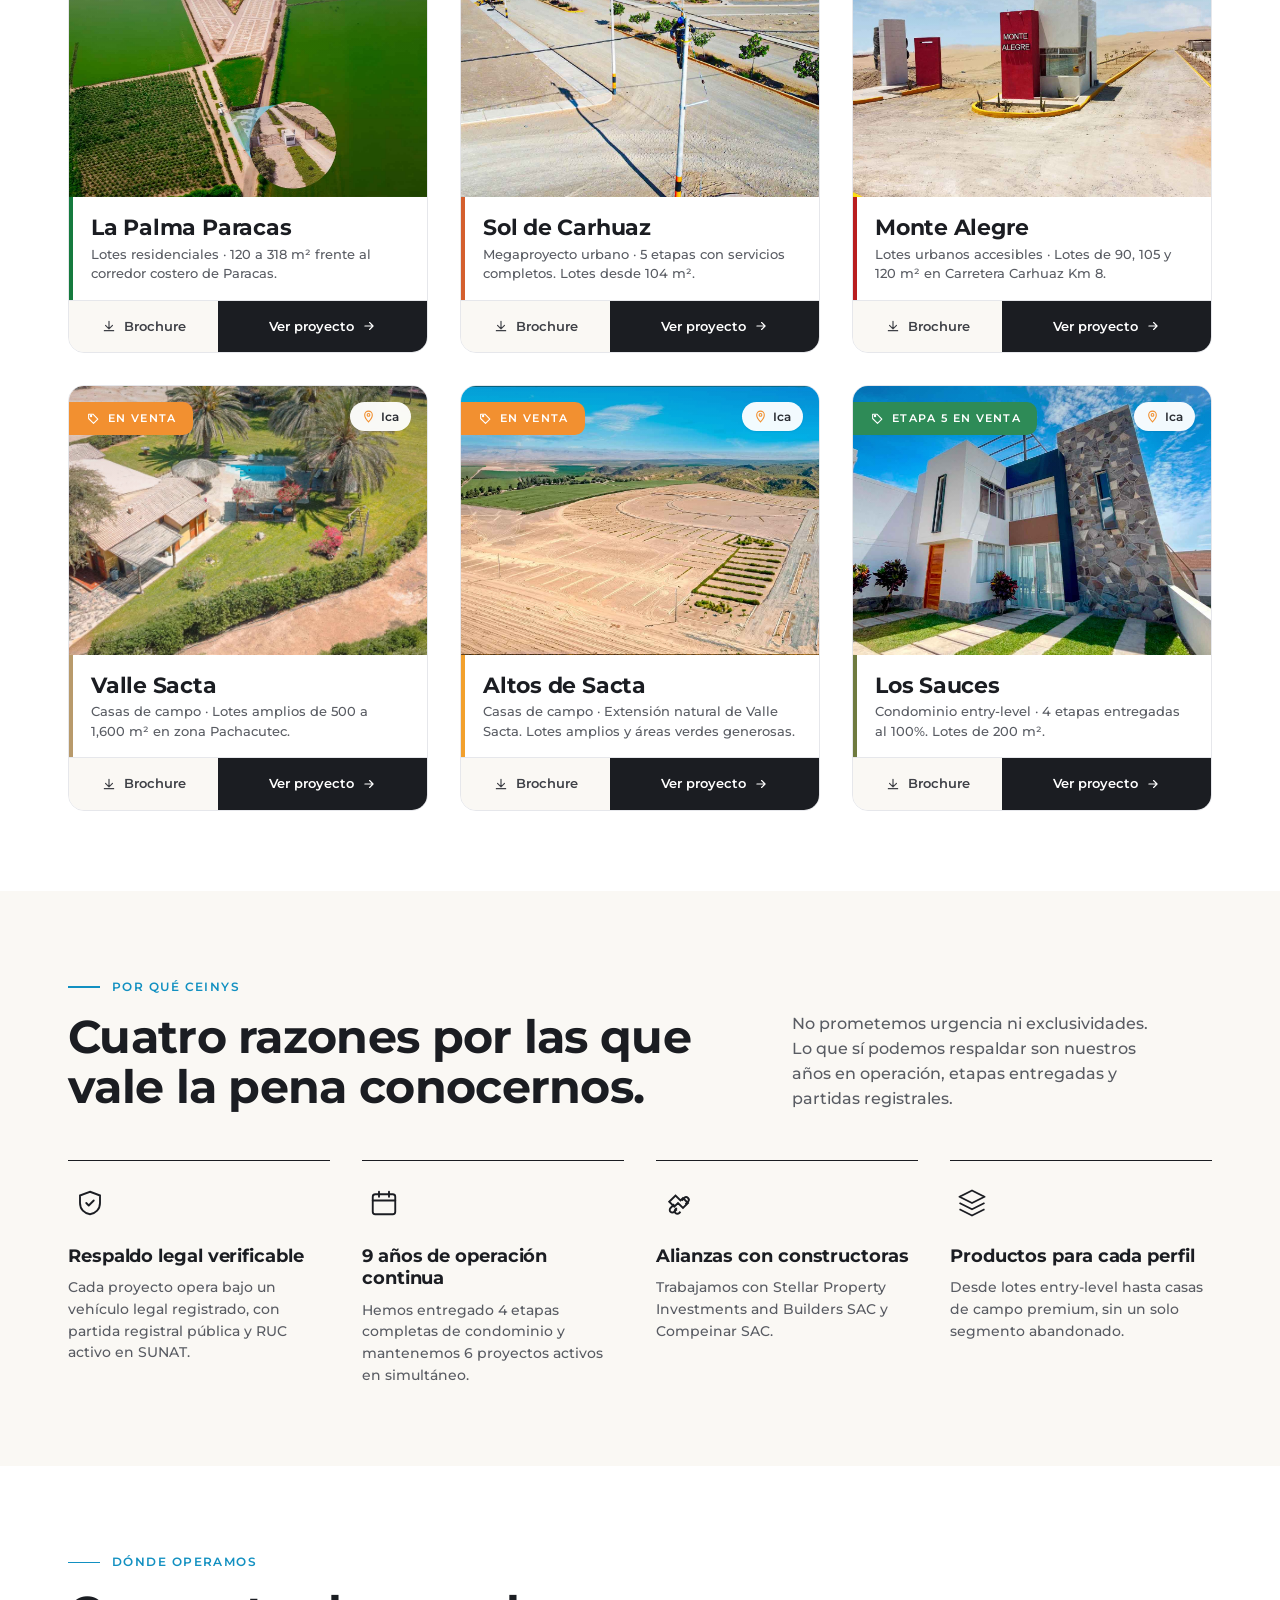
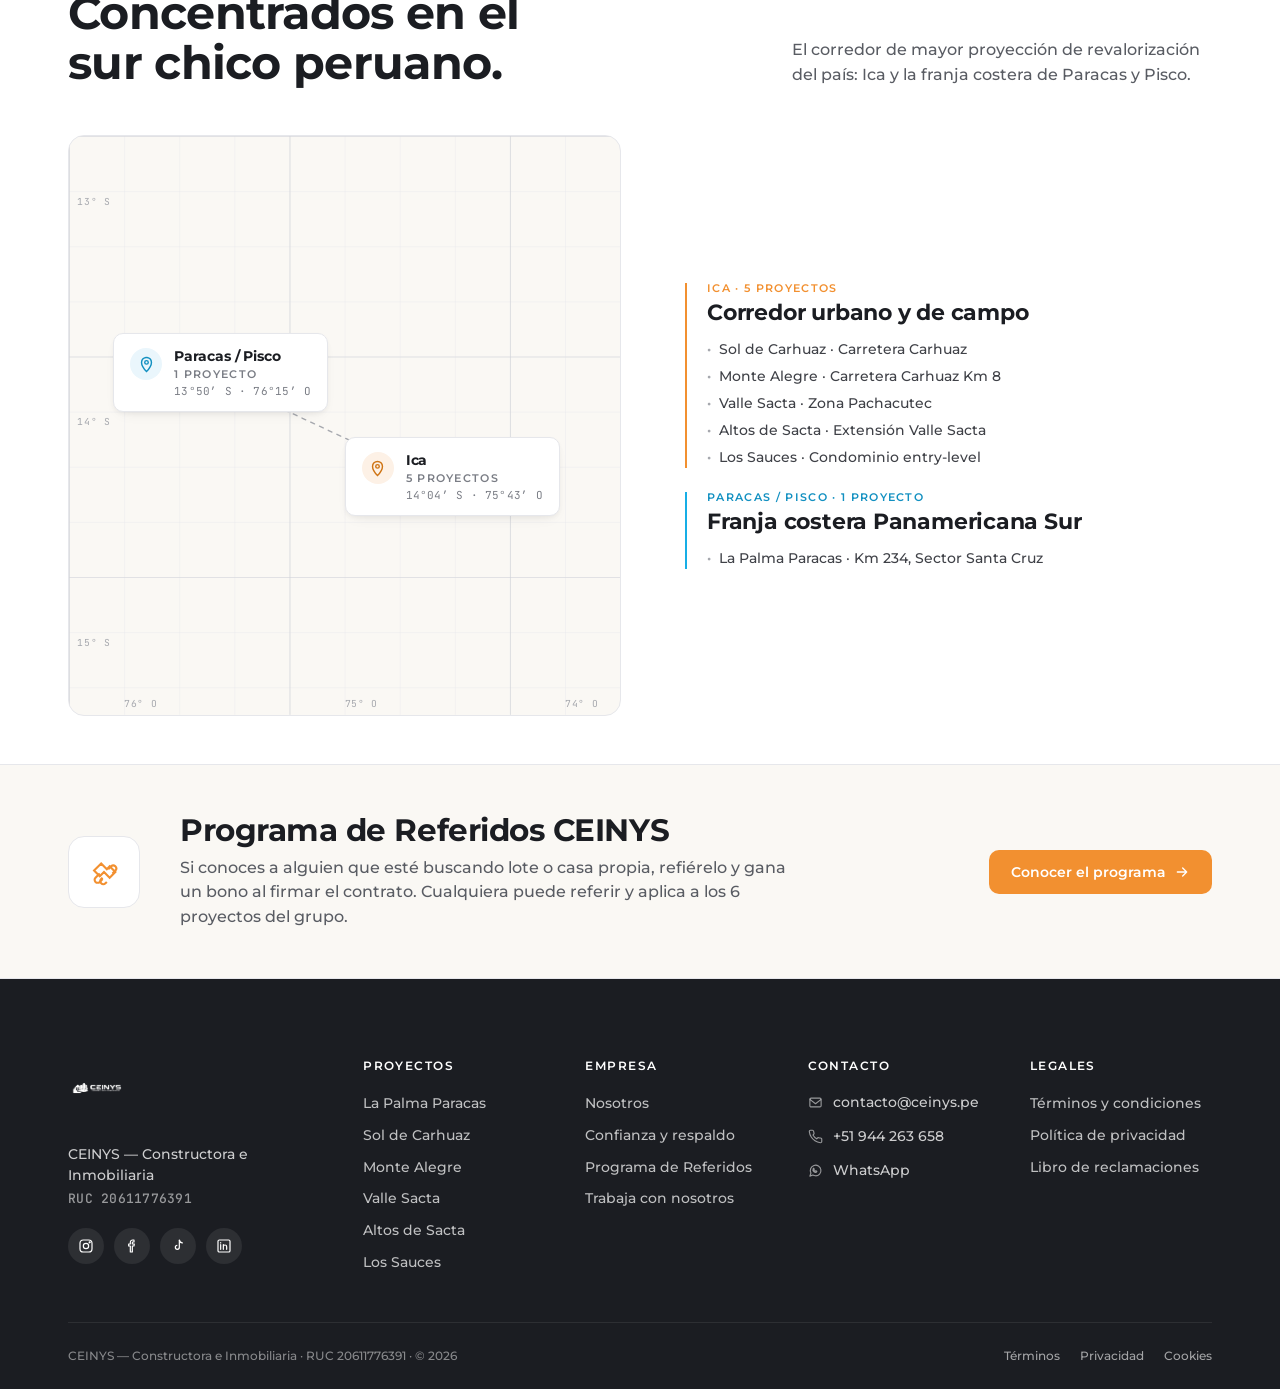
==== commit 93250e51: "feat: dropdown Proyectos en header + hover naranja en CTA asesor - Agrega menú desplegable en 'Proye" ====
--- a/index.html
+++ b/index.html
@@ -16,6 +16,7 @@
 <meta charset="utf-8">
 <meta name="viewport" content="width=device-width, initial-scale=1">
 <title>CEINYS · Constructora e Inmobiliaria · Ica y Paracas</title>
+
 <meta name="description" content="Constructora e inmobiliaria peruana con 9+ años de operación en el sur chico del Perú. Seis proyectos activos en Ica y Paracas, con respaldo legal verificable.">
 <style>
 @font-face {
@@ -676,6 +677,7 @@
 .btn-secondary:hover { background: var(--grafito-800); transform: translateY(-1px); color: white; text-decoration: none; }
 .btn-ghost { background: transparent; color: var(--grafito-800); border: 1px solid var(--grafito-300); }
 .btn-ghost:hover { background: var(--grafito-100); border-color: var(--grafito-400); color: var(--grafito-900); text-decoration: none; }
+.header-cta-desktop .btn-ghost:hover { background: var(--ceinys-naranja-050); border-color: var(--ceinys-naranja-500); color: var(--ceinys-naranja-600); }
 .btn-ghost-light { background: transparent; color: white; border: 1px solid rgba(255,255,255,0.55); }
 .btn-ghost-light:hover { background: rgba(255,255,255,0.10); border-color: white; color: white; text-decoration: none; }
 .btn-link {
@@ -718,6 +720,80 @@
   cursor: pointer; color: var(--grafito-900);
 }
 .header-burger svg { width: 28px; height: 28px; stroke-width: 1.5; }
+
+/* Dropdown Proyectos — desktop */
+.nav-dropdown { position: relative; display: flex; align-items: center; }
+.nav-dropdown-toggle {
+  display: flex; align-items: center; gap: 4px;
+  font: 500 14px/1 var(--font-sans); color: var(--grafito-700);
+  cursor: pointer; padding: 8px 0; position: relative;
+  background: none; border: 0;
+}
+.nav-dropdown-toggle::after {
+  content: ''; position: absolute; left: 0; right: 100%; bottom: 0;
+  height: 2px; background: var(--ceinys-cian-500); border-radius: 1px;
+  transition: right var(--dur-base) var(--ease-out);
+}
+.nav-dropdown:hover .nav-dropdown-toggle { color: var(--grafito-900); }
+.nav-dropdown:hover .nav-dropdown-toggle::after { right: 0; }
+.nav-dropdown-chevron { width: 14px; height: 14px; stroke-width: 2.2; transition: transform 200ms ease; }
+.nav-dropdown:hover .nav-dropdown-chevron { transform: rotate(180deg); }
+.nav-dropdown::after {
+  content: ''; position: absolute; top: 100%; left: -20px; right: -20px; height: 14px;
+}
+.nav-dropdown-menu {
+  position: absolute; top: calc(100% + 14px); left: 50%;
+  transform: translateX(-50%) translateY(-6px);
+  background: white; border: 1px solid var(--border-soft); border-radius: 12px;
+  box-shadow: 0 8px 32px rgba(20,22,28,0.10), 0 1px 4px rgba(20,22,28,0.05);
+  min-width: 210px; padding: 6px;
+  opacity: 0; pointer-events: none;
+  transition: opacity 160ms ease, transform 160ms ease;
+  z-index: 200;
+}
+.nav-dropdown:hover .nav-dropdown-menu {
+  opacity: 1; pointer-events: auto;
+  transform: translateX(-50%) translateY(0);
+}
+.nav-dropdown-menu a {
+  display: block; padding: 10px 14px; border-radius: 8px;
+  font: 500 13.5px/1 var(--font-sans);
+  color: var(--grafito-700); text-decoration: none;
+  transition: background 130ms ease, color 130ms ease;
+}
+.nav-dropdown-menu a::after { display: none !important; }
+.nav-dropdown-menu a:hover { background: #F0FAFD; color: var(--ceinys-cian-500); }
+
+/* Mobile overlay — accordion Proyectos */
+.mobile-overlay-dropdown { width: 100%; display: flex; flex-direction: column; align-items: center; }
+.mobile-overlay-dropdown-toggle {
+  display: flex; align-items: center; gap: 10px;
+  font: 600 28px/1.1 var(--font-sans); color: white;
+  letter-spacing: -0.005em;
+  opacity: 0; transform: translateY(12px);
+  transition: opacity 380ms var(--ease-out), transform 380ms var(--ease-out), color 160ms var(--ease-out);
+  background: none; border: 0; cursor: pointer; padding: 0;
+}
+.mobile-overlay.open .mobile-overlay-dropdown-toggle { opacity: 1; transform: translateY(0); }
+.mobile-overlay-dropdown-toggle:hover { color: var(--ceinys-cian-500); }
+.mobile-dropdown-chevron { width: 22px; height: 22px; stroke-width: 2.2; transition: transform 240ms ease; }
+.mobile-overlay-dropdown.open .mobile-dropdown-chevron { transform: rotate(180deg); }
+.mobile-overlay-sub {
+  display: flex; flex-direction: column; align-items: center; gap: 8px;
+  width: 100%; padding: 0 var(--gutter);
+  max-height: 0; overflow: hidden;
+  transition: max-height 320ms ease, padding 320ms ease;
+}
+.mobile-overlay-dropdown.open .mobile-overlay-sub {
+  max-height: 340px; padding-top: 14px; padding-bottom: 4px;
+}
+.mobile-overlay-sub a {
+  font: 500 16px/1.2 var(--font-sans); color: rgba(255,255,255,0.72);
+  text-decoration: none; padding: 6px 0; text-align: center;
+  transition: color 150ms ease;
+  opacity: 1 !important; transform: none !important;
+}
+.mobile-overlay-sub a:hover { color: var(--ceinys-cian-500); }
 
 @media (max-width: 960px) {
   .header-nav, .header-cta-desktop { display: none; }
@@ -1185,6 +1261,7 @@
 }
 .referidos-text p { margin: 0; max-width: 620px; color: var(--grafito-600); }
 
+
 /* =====================================================
    FOOTER — adapted from Los Portales (grafito, no azul)
    ===================================================== */
@@ -1265,6 +1342,7 @@
 .footer-bottom a { color: rgba(255,255,255,0.6); text-decoration: none; }
 .footer-bottom a:hover { color: white; text-decoration: underline; text-underline-offset: 3px; }
 
+
 /* =====================================================
    PAGE ENTRANCE
    ===================================================== */
